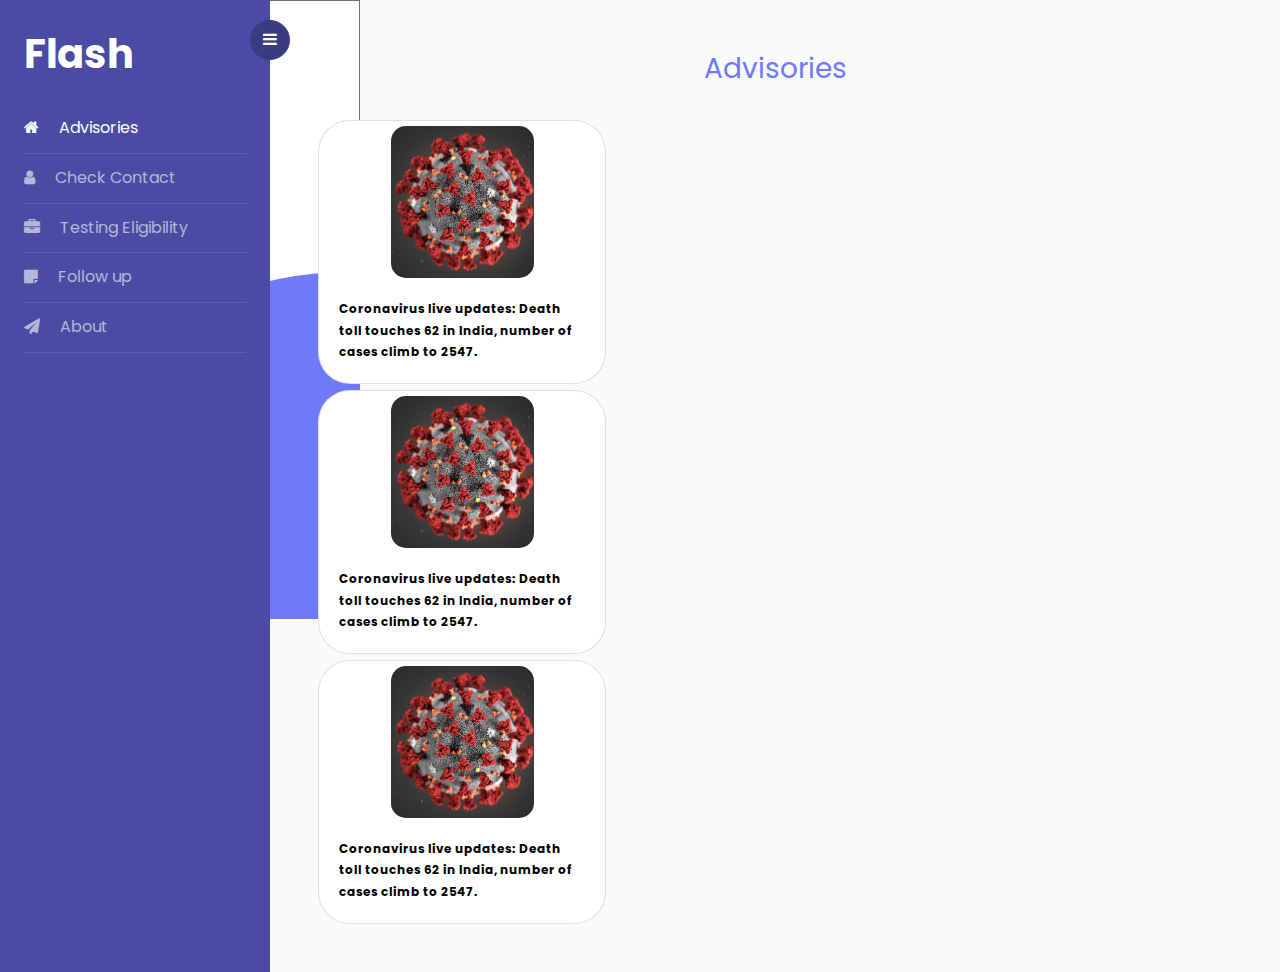
==== advisories.html @ 5fcdfdff "advisories" ====
<!doctype html>
<html lang="en">
	<head>
  		<title>Contact Detection</title>
		<meta charset="utf-8">
		<meta name="viewport" content="width=device-width, initial-scale=1, shrink-to-fit=no">

		<link href="https://fonts.googleapis.com/css?family=Poppins:300,400,500,600,700,800,900" rel="stylesheet">
			
		<link rel="stylesheet" href="https://stackpath.bootstrapcdn.com/font-awesome/4.7.0/css/font-awesome.min.css">
		<link rel="stylesheet" href="css/style.css">
  	</head>
  	<body >
		<div class="wrapper d-flex align-items-stretch">
			<nav id="sidebar" class="inactive">
				<div class="custom-menu">
					<button type="button" id="sidebarCollapse" class="btn btn-primary">
						<i class="fa fa-bars"></i>
						<span class="sr-only">Toggle Menu</span>
					</button>
				</div>
				<div class="p-4">
					<h1><a href="index.html" class="logo">Flash</a></h1>
					<ul class="list-unstyled components mb-5">
						<li class="active">
							<a href="#"><span class="fa fa-home mr-3"></span> Advisories </a>
						</li>
						<li>
							<a href="#"><span class="fa fa-user mr-3"></span> Check Contact</a>
						</li>
						<li>
						<a href="#"><span class="fa fa-briefcase mr-3"></span> Testing Eligibility </a>
						</li>
						<li>
						<a href="#"><span class="fa fa-sticky-note mr-3"></span> Follow up</a>
						</li>
						<li>
						<a href="#"><span class="fa fa-paper-plane mr-3"></span> About </a>
						</li>
					</ul>
					<div class="footer">
						
					</div>
				</div>
			</nav>

			<!-- Page Content  -->
			<div id="content" class="p-4 p-md-5 pt-5">
				<h3 class="mb-4" style="color:#6E7AFA;text-align:center;">Advisories</h3>
				<div class="topnav">
</div>
<div class="card" style="width: 18rem;">
  <img class="card-img-top cardImage" src="images/advisories/virus.png" alt="Card image cap">
  <div class="card-body">
    <p class="card-text cardText">Coronavirus live updates: Death toll touches 62 in India, number of cases climb to 2547.</p>
  </div>
</div>
<div class="card" style="width: 18rem;">
  <img class="card-img-top cardImage" src="images/advisories/virus.png" alt="Card image cap">
  <div class="card-body">
    <p class="card-text cardText">Coronavirus live updates: Death toll touches 62 in India, number of cases climb to 2547.</p>
  </div>
</div>
<div class="card" style="width: 18rem;">
  <img class="card-img-top cardImage" src="images/advisories/virus.png" alt="Card image cap">
  <div class="card-body">
    <p class="card-text cardText">Coronavirus live updates: Death toll touches 62 in India, number of cases climb to 2547.</p>
  </div>
</div>
			</div>
		</div>

		<script src="js/jquery.min.js"></script>
		<script src="js/popper.js"></script>
		<script src="js/bootstrap.min.js"></script>
		<script src="js/main.js"></script>
  	</body>
</html>
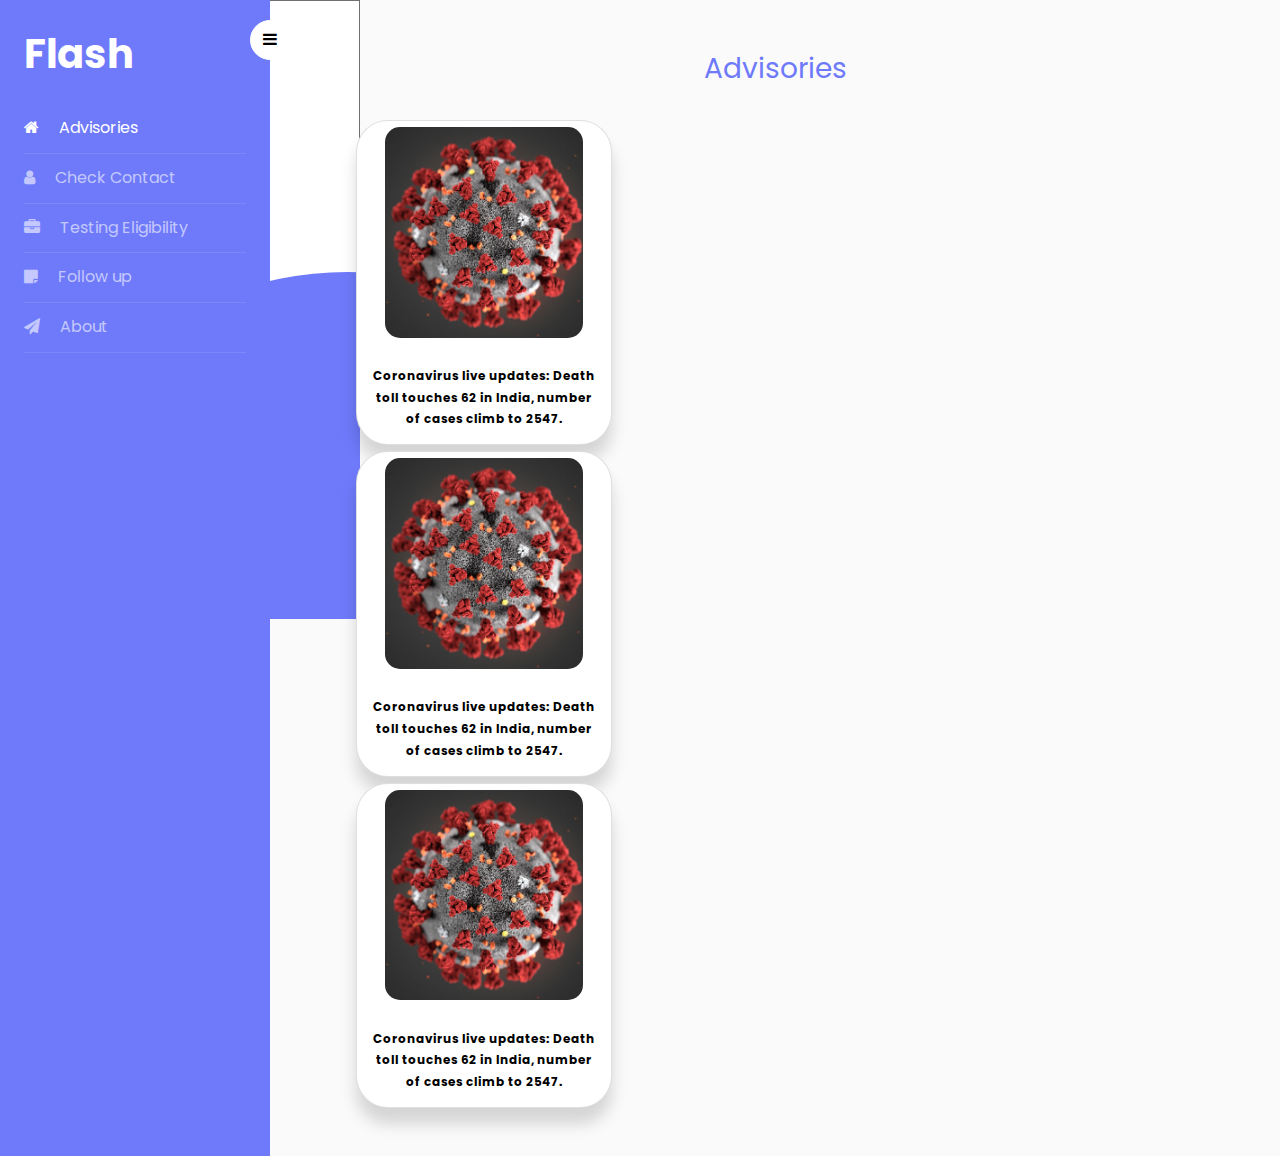
==== commit 2593deb0: "advisories final" ====
--- a/advisories.html
+++ b/advisories.html
@@ -49,19 +49,19 @@
 				<h3 class="mb-4" style="color:#6E7AFA;text-align:center;">Advisories</h3>
 				<div class="topnav">
 </div>
-<div class="card" style="width: 18rem;">
+<div class="card shadow" style="width: 16rem;margin-left:38px">
   <img class="card-img-top cardImage" src="images/advisories/virus.png" alt="Card image cap">
   <div class="card-body">
     <p class="card-text cardText">Coronavirus live updates: Death toll touches 62 in India, number of cases climb to 2547.</p>
   </div>
 </div>
-<div class="card" style="width: 18rem;">
+<div class="card shadow" style="width: 16rem;margin-left:38px">
   <img class="card-img-top cardImage" src="images/advisories/virus.png" alt="Card image cap">
   <div class="card-body">
     <p class="card-text cardText">Coronavirus live updates: Death toll touches 62 in India, number of cases climb to 2547.</p>
   </div>
 </div>
-<div class="card" style="width: 18rem;">
+<div class="card shadow" style="width: 16rem;margin-left:38px">
   <img class="card-img-top cardImage" src="images/advisories/virus.png" alt="Card image cap">
   <div class="card-body">
     <p class="card-text cardText">Coronavirus live updates: Death toll touches 62 in India, number of cases climb to 2547.</p>
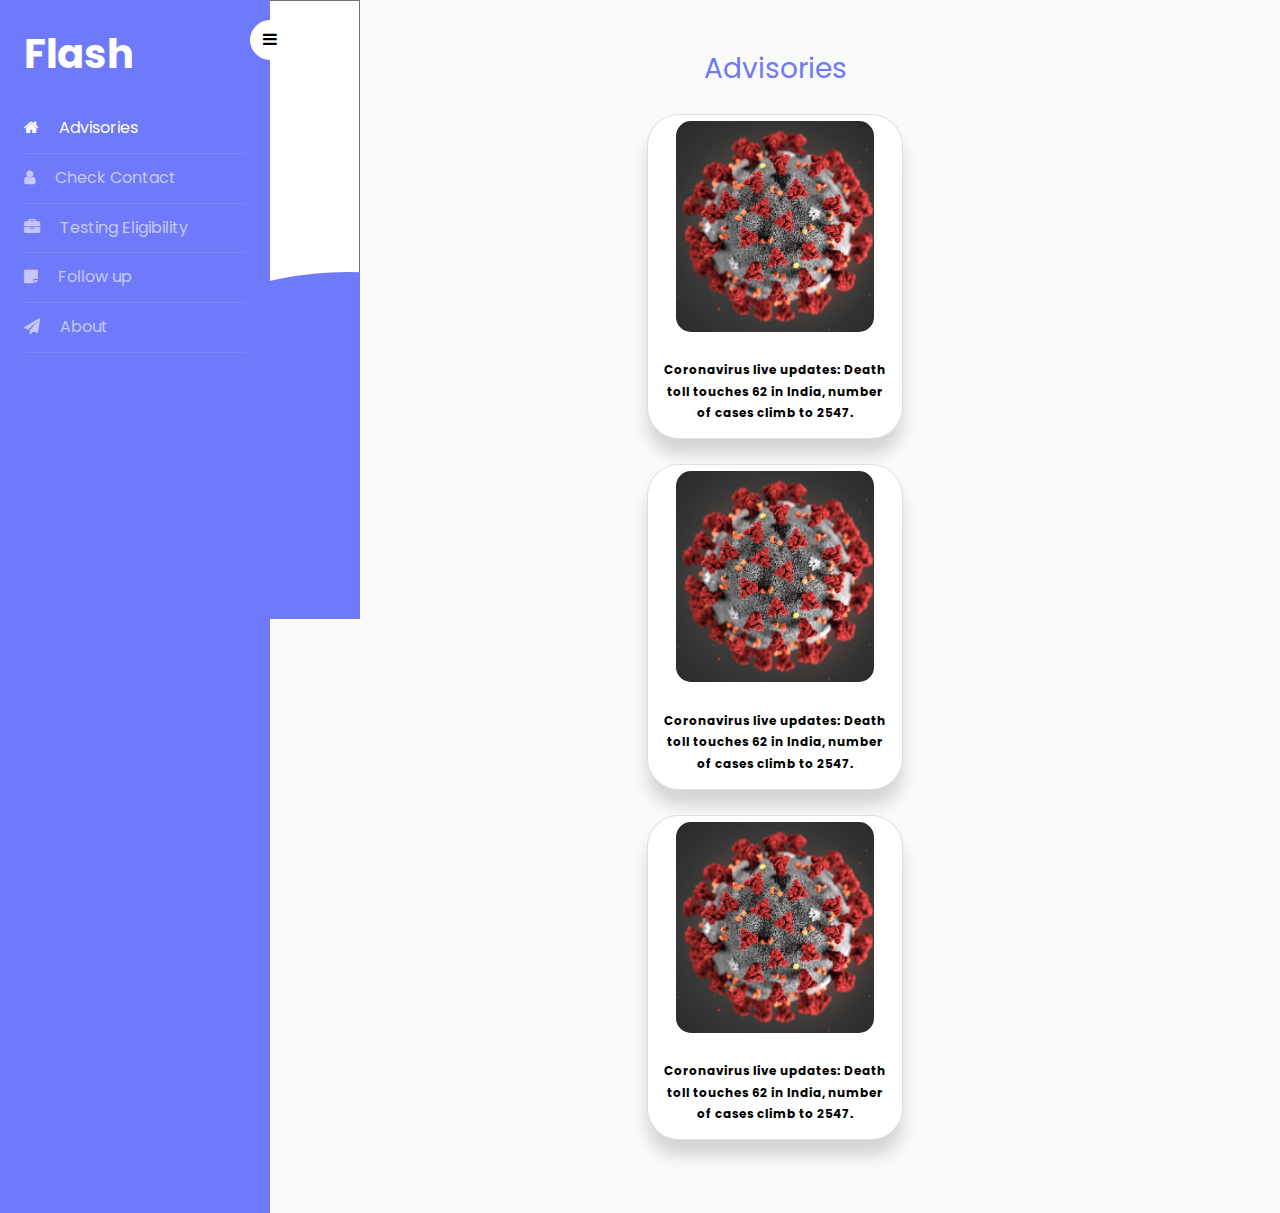
==== commit 33aad401: "Minor Change" ====
--- a/advisories.html
+++ b/advisories.html
@@ -1,7 +1,7 @@
 <!doctype html>
 <html lang="en">
 	<head>
-  		<title>Contact Detection</title>
+  		<title>Advisories</title>
 		<meta charset="utf-8">
 		<meta name="viewport" content="width=device-width, initial-scale=1, shrink-to-fit=no">
 
@@ -48,25 +48,28 @@
 			<div id="content" class="p-4 p-md-5 pt-5">
 				<h3 class="mb-4" style="color:#6E7AFA;text-align:center;">Advisories</h3>
 				<div class="topnav">
-</div>
-<div class="card shadow" style="width: 16rem;margin-left:38px">
-  <img class="card-img-top cardImage" src="images/advisories/virus.png" alt="Card image cap">
-  <div class="card-body">
-    <p class="card-text cardText">Coronavirus live updates: Death toll touches 62 in India, number of cases climb to 2547.</p>
-  </div>
-</div>
-<div class="card shadow" style="width: 16rem;margin-left:38px">
-  <img class="card-img-top cardImage" src="images/advisories/virus.png" alt="Card image cap">
-  <div class="card-body">
-    <p class="card-text cardText">Coronavirus live updates: Death toll touches 62 in India, number of cases climb to 2547.</p>
-  </div>
-</div>
-<div class="card shadow" style="width: 16rem;margin-left:38px">
-  <img class="card-img-top cardImage" src="images/advisories/virus.png" alt="Card image cap">
-  <div class="card-body">
-    <p class="card-text cardText">Coronavirus live updates: Death toll touches 62 in India, number of cases climb to 2547.</p>
-  </div>
-</div>
+				</div>
+				<div class="card shadow" style="width: 16rem; margin: 0 auto;">
+					<img class="card-img-top cardImage" src="images/advisories/virus.png" alt="Card image cap">
+					<div class="card-body">
+						<p class="card-text cardText">Coronavirus live updates: Death toll touches 62 in India, number of cases climb to 2547.</p>
+					</div>
+				</div>
+				<br>
+				<div class="card shadow" style="width: 16rem; margin: 0 auto;">
+					<img class="card-img-top cardImage" src="images/advisories/virus.png" alt="Card image cap">
+					<div class="card-body">
+						<p class="card-text cardText">Coronavirus live updates: Death toll touches 62 in India, number of cases climb to 2547.</p>
+					</div>
+				</div>
+				<br>
+				<div class="card shadow" style="width: 16rem; margin: 0 auto;">
+					<img class="card-img-top cardImage" src="images/advisories/virus.png" alt="Card image cap">
+					<div class="card-body">
+						<p class="card-text cardText">Coronavirus live updates: Death toll touches 62 in India, number of cases climb to 2547.</p>
+					</div>
+				</div>
+				<br>
 			</div>
 		</div>
 
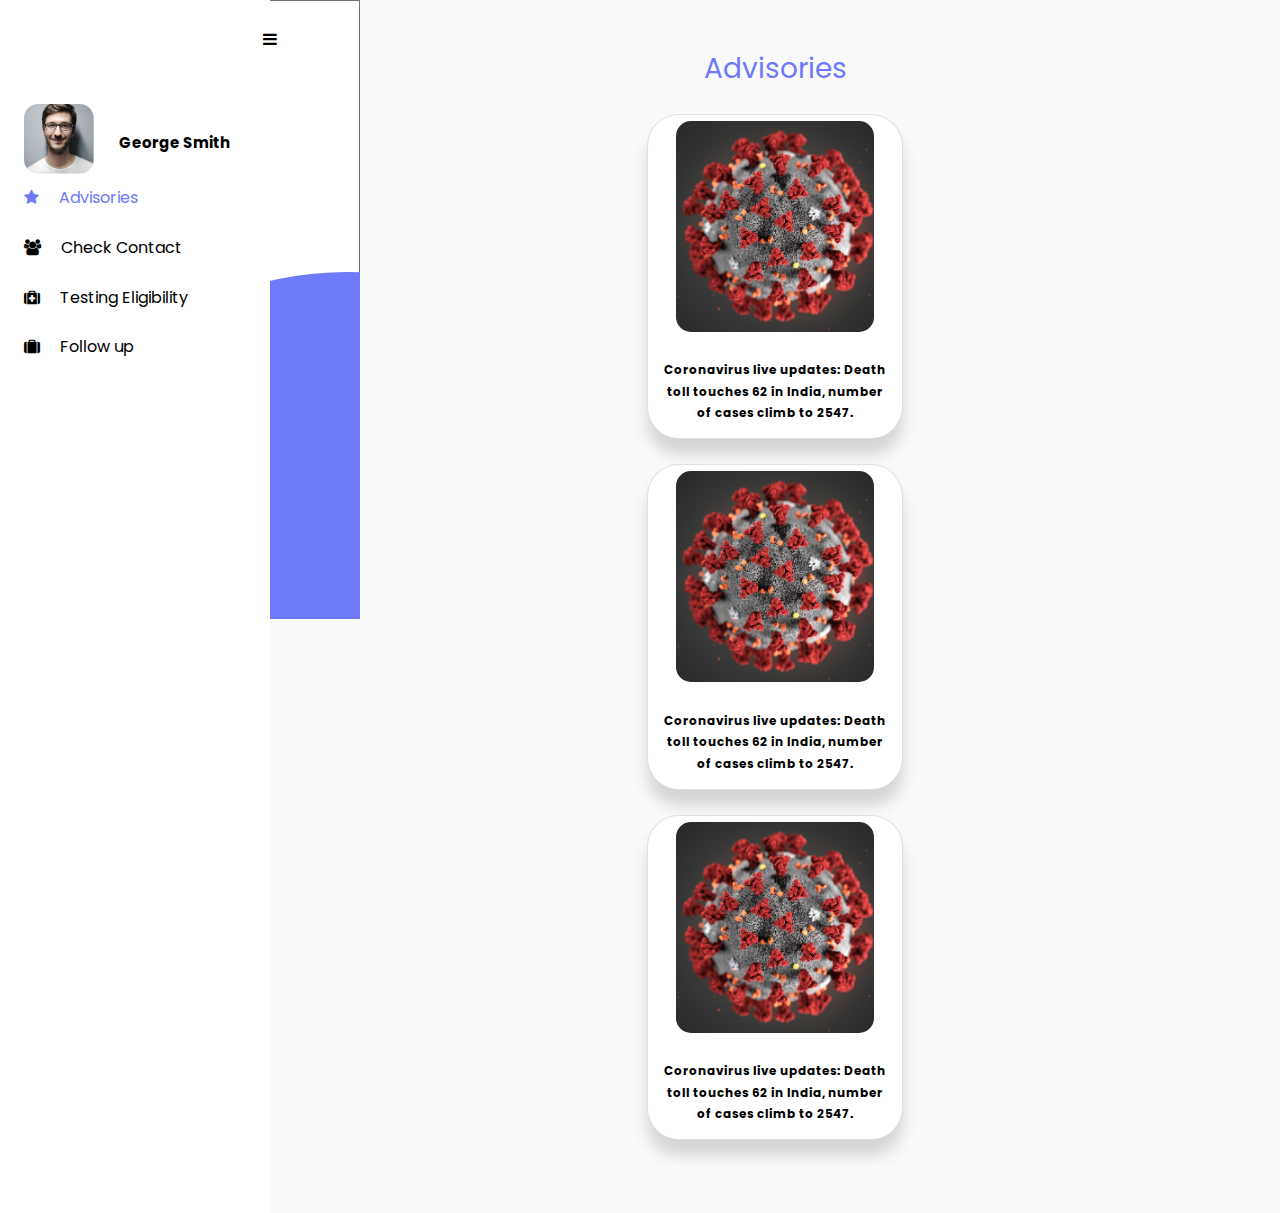
==== commit ff6a8912: "sidebar new icons" ====
--- a/advisories.html
+++ b/advisories.html
@@ -21,49 +21,50 @@
 				</div>
 				<div class="p-4">
 					<h1><a href="index.html" class="logo">Flash</a></h1>
-					<ul class="list-unstyled components mb-5">
+					<div class="account">
+						<div class="account">
+						<img src="images/contactDetection/adult-beard-boy-220453.png" alt="..." class="accountImage">
+							<span class="fa fa-check-circle mr-3"></span>
+							<span class="mr-3 vText">George Smith</span>
+						</div>
+					</div>
+					<ul class="list-unstyled components mb-5 vList">
 						<li class="active">
-							<a href="#"><span class="fa fa-home mr-3"></span> Advisories </a>
+							<a href="#"><span class="fa fa-star mr-3"></span> Advisories </a>
 						</li>
 						<li>
-							<a href="#"><span class="fa fa-user mr-3"></span> Check Contact</a>
+							<a href="#"><span class="fa fa-users mr-3"></span> Check Contact</a>
 						</li>
 						<li>
-						<a href="#"><span class="fa fa-briefcase mr-3"></span> Testing Eligibility </a>
+						<a href="#"><span class="fa fa-medkit mr-3"></span> Testing Eligibility </a>
 						</li>
 						<li>
-						<a href="#"><span class="fa fa-sticky-note mr-3"></span> Follow up</a>
-						</li>
-						<li>
-						<a href="#"><span class="fa fa-paper-plane mr-3"></span> About </a>
+						<a href="#"><span class="fa fa-suitcase mr-3"></span> Follow up</a>
 						</li>
 					</ul>
-					<div class="footer">
-						
-					</div>
 				</div>
 			</nav>
 
 			<!-- Page Content  -->
 			<div id="content" class="p-4 p-md-5 pt-5">
-				<h3 class="mb-4" style="color:#6E7AFA;text-align:center;">Advisories</h3>
+				<h3 class="mb-4 vHeading1">Advisories</h3>
 				<div class="topnav">
 				</div>
-				<div class="card shadow" style="width: 16rem; margin: 0 auto;">
+				<div class="card shadow vCard2">
 					<img class="card-img-top cardImage" src="images/advisories/virus.png" alt="Card image cap">
 					<div class="card-body">
 						<p class="card-text cardText">Coronavirus live updates: Death toll touches 62 in India, number of cases climb to 2547.</p>
 					</div>
 				</div>
 				<br>
-				<div class="card shadow" style="width: 16rem; margin: 0 auto;">
+				<div class="card shadow vCard2">
 					<img class="card-img-top cardImage" src="images/advisories/virus.png" alt="Card image cap">
 					<div class="card-body">
 						<p class="card-text cardText">Coronavirus live updates: Death toll touches 62 in India, number of cases climb to 2547.</p>
 					</div>
 				</div>
 				<br>
-				<div class="card shadow" style="width: 16rem; margin: 0 auto;">
+				<div class="card shadow vCard2">
 					<img class="card-img-top cardImage" src="images/advisories/virus.png" alt="Card image cap">
 					<div class="card-body">
 						<p class="card-text cardText">Coronavirus live updates: Death toll touches 62 in India, number of cases climb to 2547.</p>
